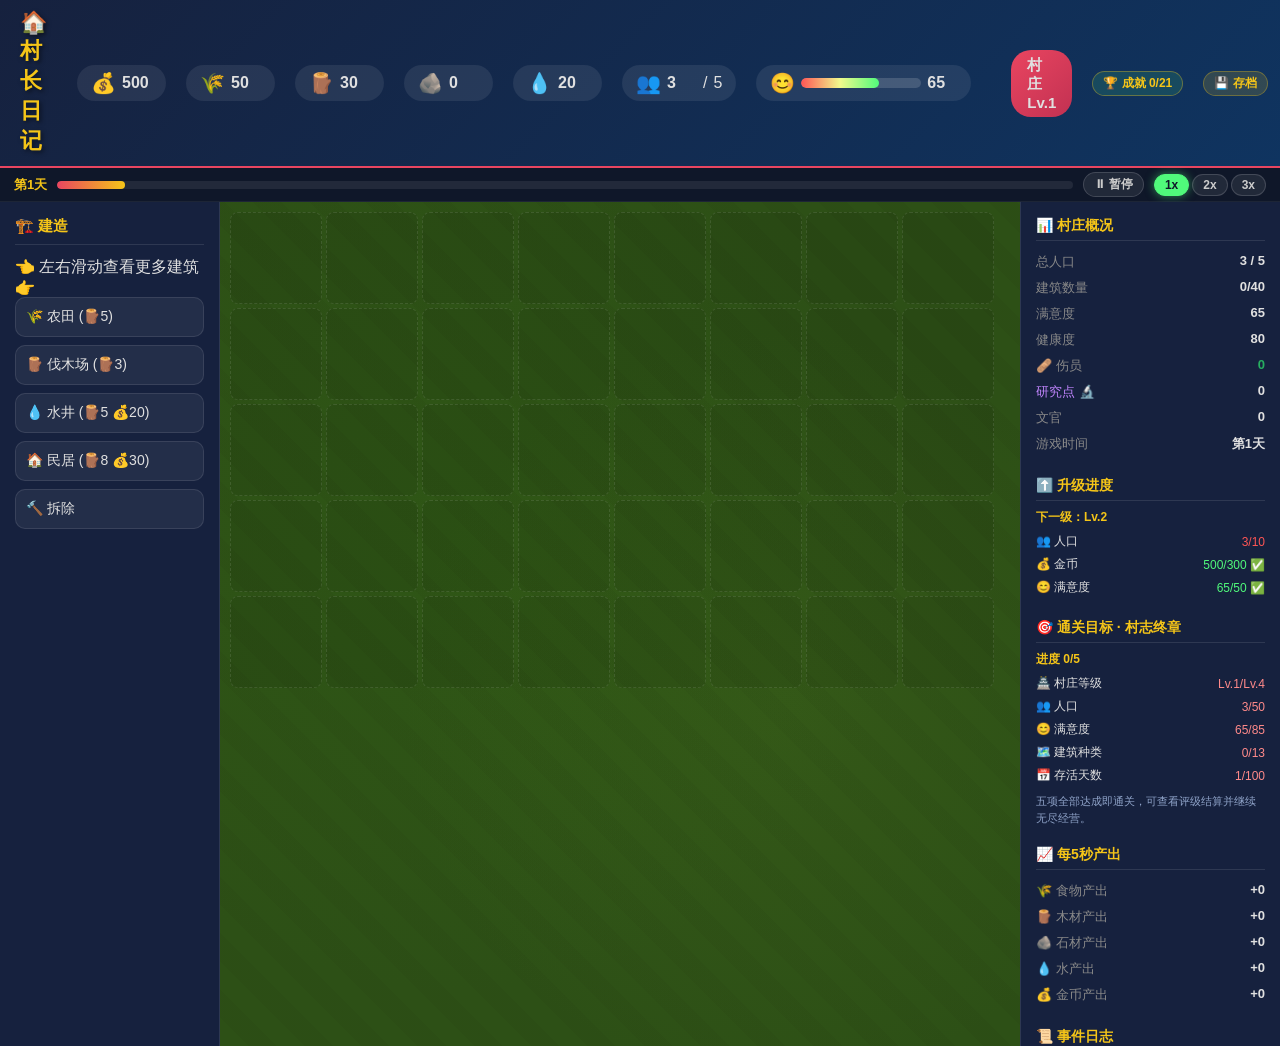
==== index.html @ 2b9f3eab "remove: 删除磨坊建筑（凭空翻倍逻辑不合理，当前意义不大）+ loadGame 旧存档兼容过滤 & 升级 ?v=16" ====
<!DOCTYPE html>
<html lang="zh-CN">
<head>
<meta charset="UTF-8">
<meta name="viewport" content="width=device-width, initial-scale=1.0, maximum-scale=1.0, user-scalable=no">
<title>村长日记</title>
<style>
/* 村长日记 — Styles */
* { margin: 0; padding: 0; box-sizing: border-box; }
  
  body {
    font-family: "Microsoft YaHei", "PingFang SC", sans-serif;
    background: #1a1a2e;
    color: #e0e0e0;
    user-select: none;
    overflow: hidden;
  }

  /* ===== 顶部资源栏 ===== */
  .topbar {
    display: flex;
    align-items: center;
    gap: 20px;
    padding: 10px 20px;
    background: linear-gradient(135deg, #16213e, #0f3460);
    border-bottom: 2px solid #e94560;
    box-shadow: 0 4px 15px rgba(0,0,0,0.3);
    z-index: 100;
  }
  .game-title {
    font-size: 22px;
    font-weight: bold;
    color: #f5c518;
    text-shadow: 2px 2px 4px rgba(0,0,0,0.5);
    margin-right: 10px;
  }
  .resource {
    display: flex;
    align-items: center;
    gap: 6px;
    background: rgba(255,255,255,0.08);
    padding: 6px 14px;
    border-radius: 20px;
    font-size: 16px;
    transition: all 0.3s;
  }
  .resource .icon { font-size: 20px; }
  .resource .val { font-weight: bold; min-width: 30px; }
  .resource.flash { background: rgba(80,250,123,0.25); transform: scale(1.05); }
  .resource .delta { font-size: 12px; color: #50fa7b; }
  .resource .delta.neg { color: #ff5555; }
  .spacer { flex: 1; }
  .village-level {
    background: linear-gradient(135deg, #e94560, #c23152);
    padding: 6px 16px;
    border-radius: 20px;
    font-weight: bold;
    font-size: 15px;
  }
  .satisfaction-bar {
    width: 120px;
    height: 10px;
    background: rgba(255,255,255,0.15);
    border-radius: 5px;
    overflow: hidden;
  }
  .satisfaction-fill {
    height: 100%;
    background: linear-gradient(90deg, #ff5555, #f1fa8c, #50fa7b);
    transition: width 0.5s;
    border-radius: 5px;
  }

  /* ===== 时间进度条 ===== */
  .time-bar {
    display: flex;
    align-items: center;
    gap: 10px;
    padding: 4px 14px;
    background: #0f1729;
    border-bottom: 1px solid rgba(255,255,255,0.06);
    z-index: 99;
  }
  .time-bar .day-label {
    font-size: 13px;
    color: #f5c518;
    font-weight: bold;
    white-space: nowrap;
  }
  .time-bar .progress-track {
    flex: 1;
    height: 8px;
    background: rgba(255,255,255,0.08);
    border-radius: 4px;
    overflow: hidden;
  }
  .time-bar .progress-fill {
    height: 100%;
    background: linear-gradient(90deg, #e94560, #f5c518);
    border-radius: 4px;
    transition: width 0.3s linear;
  }
  .time-bar .ctrl-btn {
    background: rgba(255,255,255,0.08);
    border: 1px solid rgba(255,255,255,0.15);
    color: #ccc;
    padding: 3px 10px;
    border-radius: 14px;
    font-size: 12px;
    cursor: pointer;
    font-weight: bold;
    font-family: inherit;
    transition: all 0.2s;
    white-space: nowrap;
  }
  .time-bar .ctrl-btn:hover { background: rgba(255,255,255,0.18); }
  .time-bar .ctrl-btn.active {
    background: #50fa7b;
    color: #0f1729;
    border-color: #50fa7b;
    box-shadow: 0 0 10px rgba(80,250,123,0.5);
  }
  .time-bar .pause-btn.active {
    background: #e94560;
    color: #fff;
    border-color: #e94560;
    box-shadow: 0 0 10px rgba(233,69,96,0.5);
  }
  .time-bar .speed-group {
    display: flex;
    gap: 3px;
  }

  /* ===== 主区域 ===== */
  .main-area {
    display: flex;
    height: calc(100vh - 56px);
  }

  /* ===== 左侧建筑面板 ===== */
  .build-panel {
    width: 220px;
    background: #16213e;
    padding: 15px;
    overflow-y: auto;
    border-right: 1px solid rgba(255,255,255,0.1);
  }
  .panel-title {
    font-size: 15px;
    color: #f5c518;
    margin-bottom: 12px;
    font-weight: bold;
    border-bottom: 1px solid rgba(255,255,255,0.1);
    padding-bottom: 8px;
  }
  .build-btn {
    display: flex;
    align-items: center;
    gap: 10px;
    width: 100%;
    padding: 10px;
    margin-bottom: 8px;
    background: rgba(255,255,255,0.06);
    border: 1px solid rgba(255,255,255,0.1);
    border-radius: 10px;
    color: #e0e0e0;
    cursor: pointer;
    transition: all 0.2s;
    font-size: 14px;
    text-align: left;
  }
  .build-btn:hover {
    background: rgba(233,69,96,0.2);
    border-color: #e94560;
    transform: translateX(3px);
  }
  .build-btn.selected {
    background: rgba(233,69,96,0.3);
    border-color: #e94560;
    box-shadow: 0 0 12px rgba(233,69,96,0.4);
  }
  .build-btn.disabled {
    opacity: 0.4;
    cursor: not-allowed;
  }
  .build-btn.disabled:hover {
    background: rgba(255,255,255,0.06);
    border-color: rgba(255,255,255,0.1);
    transform: none;
  }
  .build-btn .b-icon { font-size: 28px; }
  .build-btn .b-info { flex: 1; }
  .build-btn .b-name { font-weight: bold; }
  .build-btn .b-cost { font-size: 12px; color: #888; margin-top: 2px; }
  .build-btn .b-cost .ok { color: #50fa7b; }
  .build-btn .b-cost .no { color: #ff5555; }
  .build-btn.demolish-btn {
    background: rgba(255, 85, 85, 0.08);
    border: 2px solid rgba(255, 85, 85, 0.4);
    color: #ff8888;
  }
  .build-btn.demolish-btn:hover { background: rgba(255, 85, 85, 0.18); }
  .build-btn.demolish-btn.selected {
    background: #ff5555;
    border-color: #ff5555;
    color: #fff;
    box-shadow: 0 0 12px rgba(255, 85, 85, 0.6);
  }

  /* ===== 地图区域 ===== */
  .map-area {
    flex: 1;
    position: relative;
    background: #2d5016;
    background-image: 
      repeating-linear-gradient(45deg, transparent, transparent 20px, rgba(0,0,0,0.03) 20px, rgba(0,0,0,0.03) 40px),
      radial-gradient(circle at 30% 40%, rgba(50,100,20,0.3), transparent 60%),
      radial-gradient(circle at 70% 60%, rgba(80,120,30,0.2), transparent 50%);
    overflow: auto;
  }
  .map-area::-webkit-scrollbar { width: 10px; }
  .map-area::-webkit-scrollbar-track { background: rgba(0,0,0,0.15); }
  .map-area::-webkit-scrollbar-thumb { background: rgba(255,255,255,0.25); border-radius: 5px; }
  .map-area::-webkit-scrollbar-thumb:hover { background: rgba(255,255,255,0.4); }
  .grid-container {
    display: grid;
    grid-template-columns: repeat(8, 92px);
    grid-template-rows: repeat(5, 92px);
    gap: 4px;
    padding: 10px;
    min-height: 100%;
    box-sizing: border-box;
  }
  .grid-cell {
    background: rgba(0,0,0,0.08);
    border: 1px dashed rgba(255,255,255,0.1);
    border-radius: 8px;
    display: flex;
    align-items: center;
    justify-content: center;
    cursor: pointer;
    transition: all 0.15s;
    position: relative;
    font-size: 32px;
  }
  .grid-cell:hover {
    background: rgba(255,255,255,0.1);
    border-color: rgba(255,255,255,0.3);
  }
  .grid-cell.build-target {
    background: rgba(233,69,96,0.15);
    border: 2px solid #e94560;
    animation: pulse 1s infinite;
  }
  @keyframes pulse {
    0%,100% { box-shadow: 0 0 5px rgba(233,69,96,0.3); }
    50% { box-shadow: 0 0 20px rgba(233,69,96,0.6); }
  }
  .grid-cell.has-building {
    cursor: default;
    background: rgba(0,0,0,0.15);
    border: 1px solid rgba(255,255,255,0.15);
  }
  .grid-cell.demolish-target {
    border: 2px solid #ff5555 !important;
    box-shadow: 0 0 8px rgba(255, 85, 85, 0.5) inset;
    animation: demolish-pulse 1s infinite;
  }
  @keyframes demolish-pulse {
    0%, 100% { background: rgba(255, 85, 85, 0.1); }
    50% { background: rgba(255, 85, 85, 0.25); }
  }
  .grid-cell.demolish-flash {
    animation: flash-remove 0.5s ease-out;
  }
  @keyframes flash-remove {
    0% { background: rgba(255, 85, 85, 0.6); transform: scale(1); }
    100% { background: transparent; transform: scale(0.8); }
  }
  .grid-cell .building-emoji { font-size: 36px; filter: drop-shadow(2px 2px 3px rgba(0,0,0,0.4)); }
  .grid-cell .worker-badge {
    position: absolute;
    bottom: 2px;
    right: 2px;
    background: #e94560;
    color: white;
    font-size: 11px;
    padding: 1px 5px;
    border-radius: 8px;
    font-weight: bold;
  }
  .grid-cell .level-badge {
    position: absolute;
    top: 2px;
    left: 2px;
    background: rgba(0,0,0,0.5);
    color: #f5c518;
    font-size: 10px;
    padding: 1px 4px;
    border-radius: 4px;
  }

  /* ===== 右侧信息面板 ===== */
  .info-panel {
    width: 260px;
    background: #16213e;
    padding: 15px;
    overflow-y: auto;
    border-left: 1px solid rgba(255,255,255,0.1);
  }
  .info-section {
    margin-bottom: 20px;
  }
  .info-section h3 {
    font-size: 14px;
    color: #f5c518;
    margin-bottom: 8px;
    border-bottom: 1px solid rgba(255,255,255,0.1);
    padding-bottom: 5px;
  }
  .info-row {
    display: flex;
    justify-content: space-between;
    padding: 4px 0;
    font-size: 13px;
  }
  .info-row .label { color: #888; }
  .info-row .value { font-weight: bold; }
  .upgrade-row {
    display: flex;
    justify-content: space-between;
    align-items: center;
    padding: 3px 0;
    font-size: 12px;
  }
  .upgrade-row .req-met { color: #50fa7b; }
  .upgrade-row .req-not { color: #ff5555; }
  .upgrade-next {
    font-size: 12px;
    color: #f5c518;
    margin-bottom: 4px;
    font-weight: bold;
  }
  .upgrade-maxed {
    font-size: 13px;
    color: #50fa7b;
    text-align: center;
    padding: 8px 0;
  }
  .log-entry {
    font-size: 12px;
    padding: 6px 8px;
    margin-bottom: 4px;
    border-radius: 6px;
    background: rgba(255,255,255,0.05);
    border-left: 3px solid #555;
    line-height: 1.4;
  }
  .log-entry.good { border-left-color: #50fa7b; }
  .log-entry.bad { border-left-color: #ff5555; }
  .log-entry.event { border-left-color: #f5c518; }
  .log-entry .time { color: #666; font-size: 10px; }

  /* ===== 弹窗 ===== */
  .modal-overlay {
    position: fixed;
    top: 0; left: 0; right: 0; bottom: 0;
    background: rgba(0,0,0,0.6);
    display: none;
    align-items: center;
    justify-content: center;
    z-index: 1000;
    backdrop-filter: blur(4px);
  }
  .modal-overlay.show { display: flex; }
  .modal {
    background: linear-gradient(135deg, #1a1a2e, #16213e);
    border: 2px solid #e94560;
    border-radius: 16px;
    padding: 30px;
    max-width: 420px;
    text-align: center;
    box-shadow: 0 20px 60px rgba(0,0,0,0.5);
    animation: modalIn 0.3s ease;
  }
  @keyframes modalIn { from { transform: scale(0.8); opacity: 0; } to { transform: scale(1); opacity: 1; } }
  .modal h2 { color: #f5c518; margin-bottom: 12px; font-size: 20px; }
  .modal p { margin-bottom: 20px; line-height: 1.6; font-size: 15px; }
  .modal-btns { display: flex; gap: 12px; justify-content: center; }
  .modal-btn {
    padding: 10px 28px;
    border: none;
    border-radius: 25px;
    font-size: 15px;
    cursor: pointer;
    font-weight: bold;
    transition: all 0.2s;
    font-family: inherit;
  }
  .modal-btn.yes { background: #e94560; color: white; }
  .modal-btn.yes:hover { background: #ff5577; transform: scale(1.05); }
  .modal-btn.no { background: rgba(255,255,255,0.1); color: #ccc; }
  .modal-btn.no:hover { background: rgba(255,255,255,0.2); }

  /* ===== 存档弹窗 ===== */
  .save-modal {
    background: linear-gradient(135deg, #1a1a2e, #16213e);
    border: 2px solid #e94560;
    border-radius: 16px;
    padding: 24px;
    max-width: 460px;
    width: 90%;
    box-shadow: 0 20px 60px rgba(0,0,0,0.5);
    animation: modalIn 0.3s ease;
  }
  .save-modal h2 { color: #f5c518; margin-bottom: 16px; font-size: 20px; text-align: center; }
  .save-slot {
    display: flex;
    align-items: center;
    justify-content: space-between;
    background: rgba(255,255,255,0.05);
    border: 1px solid rgba(255,255,255,0.1);
    border-radius: 12px;
    padding: 12px 16px;
    margin-bottom: 10px;
    cursor: pointer;
    transition: all 0.2s;
  }
  .save-slot:hover { background: rgba(233,69,96,0.15); border-color: rgba(233,69,96,0.4); }
  .save-slot.empty { opacity: 0.6; }
  .save-slot-info { flex: 1; text-align: left; }
  .save-slot-name { font-size: 14px; font-weight: bold; color: #f5c518; }
  .save-slot-detail { font-size: 12px; color: #888; margin-top: 2px; }
  .save-slot.empty .save-slot-detail { color: #555; }
  .save-slot-action { font-size: 20px; margin-left: 12px; }
  .save-close-btn {
    display: block;
    width: 100%;
    padding: 10px;
    margin-top: 8px;
    background: rgba(255,255,255,0.08);
    border: 1px solid rgba(255,255,255,0.15);
    color: #ccc;
    border-radius: 25px;
    font-size: 14px;
    cursor: pointer;
    font-family: inherit;
    transition: all 0.2s;
  }
  .save-close-btn:hover { background: rgba(255,255,255,0.18); }

  /* ===== 浮动提示 ===== */
  .float-text {
    position: absolute;
    font-size: 18px;
    font-weight: bold;
    pointer-events: none;
    animation: floatUp 1.5s ease-out forwards;
    z-index: 50;
    text-shadow: 2px 2px 4px rgba(0,0,0,0.5);
  }
  @keyframes floatUp {
    0% { transform: translateY(0); opacity: 1; }
    100% { transform: translateY(-50px); opacity: 0; }
  }

  /* ===== 开始/升级提示 ===== */
  .levelup-toast {
    position: fixed;
    top: 50%;
    left: 50%;
    transform: translate(-50%, -50%);
    background: linear-gradient(135deg, #f5c518, #e94560);
    color: white;
    padding: 20px 50px;
    border-radius: 16px;
    font-size: 24px;
    font-weight: bold;
    z-index: 999;
    display: none;
    box-shadow: 0 10px 40px rgba(245,197,24,0.5);
    text-align: center;
  }
  .levelup-toast.show { display: block; animation: levelupAnim 2.5s ease; }
  @keyframes levelupAnim {
    0% { transform: translate(-50%,-50%) scale(0); opacity: 0; }
    20% { transform: translate(-50%,-50%) scale(1.1); opacity: 1; }
    80% { transform: translate(-50%,-50%) scale(1); opacity: 1; }
    100% { transform: translate(-50%,-50%) scale(0.9); opacity: 0; }
  }

  /* ===== 成就系统 ===== */
  .achv-toast-wrap {
    position: fixed;
    top: 60px;
    right: 16px;
    z-index: 300;
    display: flex;
    flex-direction: column;
    gap: 8px;
    pointer-events: none;
  }
  .achv-toast {
    background: linear-gradient(135deg, rgba(245,197,24,0.95), rgba(233,69,96,0.95));
    color: #fff;
    padding: 10px 16px;
    border-radius: 10px;
    box-shadow: 0 6px 20px rgba(0,0,0,0.45);
    font-size: 13px;
    min-width: 200px;
    animation: achvIn 0.4s ease, achvOut 0.5s ease 3.2s forwards;
  }
  .achv-toast .t1 { font-size: 11px; opacity: 0.85; letter-spacing: 1px; }
  .achv-toast .t2 { font-size: 15px; font-weight: bold; margin: 2px 0; }
  .achv-toast .t3 { font-size: 11px; opacity: 0.9; }
  @keyframes achvIn { from { transform: translateX(120%); opacity: 0; } to { transform: translateX(0); opacity: 1; } }
  @keyframes achvOut { to { transform: translateX(120%); opacity: 0; } }

  .achv-modal {
    background: linear-gradient(145deg, #1a1a2e, #16213e);
    border: 2px solid #f5c518;
    border-radius: 16px;
    padding: 20px;
    max-width: 620px;
    width: 92%;
    max-height: 82vh;
    overflow-y: auto;
    box-shadow: 0 10px 40px rgba(0,0,0,0.6);
    animation: modalIn 0.3s ease;
  }
  .achv-modal h2 { color: #f5c518; margin-bottom: 6px; font-size: 20px; text-align: center; }
  .achv-progress-bar {
    height: 8px;
    background: rgba(255,255,255,0.08);
    border-radius: 4px;
    overflow: hidden;
    margin: 10px 0 16px;
  }
  .achv-progress-fill {
    height: 100%;
    background: linear-gradient(90deg, #f5c518, #50fa7b);
    transition: width 0.4s ease;
  }
  .achv-group-title {
    font-size: 12px;
    color: #8fa3c8;
    margin: 14px 0 6px;
    border-bottom: 1px dashed rgba(255,255,255,0.12);
    padding-bottom: 4px;
  }
  .achv-grid { display: grid; grid-template-columns: repeat(auto-fill, minmax(178px, 1fr)); gap: 8px; }
  .achv-card {
    display: flex;
    gap: 8px;
    align-items: flex-start;
    padding: 8px 10px;
    border-radius: 8px;
    background: rgba(255,255,255,0.04);
    border: 1px solid rgba(255,255,255,0.08);
  }
  .achv-card.done {
    background: rgba(245,197,24,0.12);
    border-color: rgba(245,197,24,0.45);
  }
  .achv-card .ic { font-size: 22px; line-height: 1; filter: grayscale(1) opacity(0.45); }
  .achv-card.done .ic { filter: none; }
  .achv-card .nm { font-size: 13px; font-weight: bold; color: #777f92; }
  .achv-card.done .nm { color: #f5c518; }
  .achv-card .ds { font-size: 11px; color: #6c7488; line-height: 1.4; margin-top: 2px; }
  .achv-card.done .ds { color: #b9c4d8; }
  .achv-card .rw { font-size: 10px; color: #50fa7b; margin-top: 3px; }
  .tech-btn {
    margin-top: 6px;
    width: 100%;
    padding: 6px 10px;
    border: none;
    border-radius: 8px;
    background: #a855f7;
    color: #fff;
    font-size: 12px;
    font-weight: bold;
    cursor: pointer;
    font-family: inherit;
    transition: all 0.2s;
  }
  .tech-btn:hover:not(:disabled) { background: #c084fc; }
  .tech-btn.done { background: rgba(80,250,123,0.25); color: #50fa7b; cursor: default; }
  .tech-btn.disabled { background: rgba(255,255,255,0.08); color: #777; cursor: not-allowed; }

  /* 通关目标清单 */
  .goal-row {
    display: flex;
    justify-content: space-between;
    align-items: center;
    padding: 3px 0;
    font-size: 12px;
  }
  .goal-row .g-done { color: #50fa7b; }
  .goal-row .g-todo { color: #ff8a8a; }
  .goal-hint { font-size: 11px; color: #8fa3c8; margin-top: 6px; line-height: 1.5; }

  /* 通关结算 */
  .win-modal {
    background: linear-gradient(145deg, #23213e, #3a2a1a);
    border: 2px solid #f5c518;
    border-radius: 18px;
    padding: 24px;
    max-width: 480px;
    width: 92%;
    max-height: 85vh;
    overflow-y: auto;
    text-align: center;
    box-shadow: 0 0 60px rgba(245,197,24,0.35);
    animation: modalIn 0.4s ease;
  }
  .win-rank {
    font-size: 64px;
    font-weight: bold;
    line-height: 1;
    margin: 8px 0;
    background: linear-gradient(135deg, #f5c518, #ff8a3d);
    -webkit-background-clip: text;
    background-clip: text;
    color: transparent;
  }
  .win-stat-row {
    display: flex;
    justify-content: space-between;
    font-size: 13px;
    padding: 5px 2px;
    border-bottom: 1px dashed rgba(255,255,255,0.1);
  }
  .win-stat-row .v { color: #f5c518; font-weight: bold; }

  /* 滚动条 */
  ::-webkit-scrollbar { width: 6px; }
  ::-webkit-scrollbar-track { background: rgba(0,0,0,0.2); }
  ::-webkit-scrollbar-thumb { background: rgba(255,255,255,0.15); border-radius: 3px; }
  ::-webkit-scrollbar-thumb:hover { background: rgba(255,255,255,0.25); }

  /* ============================================ */
  /* ============= 移动端适配 =================== */
  /* ============================================ */
  @media (max-width: 768px) {
    body { overflow: auto; }

    /* 时间进度条移动端 */
    .time-bar { padding: 3px 8px; gap: 6px; }
    .time-bar .day-label { font-size: 11px; }
    .time-bar .progress-track { height: 6px; }
    .time-bar .ff-btn, .time-bar .ctrl-btn { padding: 2px 8px; font-size: 10px; }
    .save-modal { padding: 16px; max-width: 95%; }
    .save-modal h2 { font-size: 16px; }
    .save-slot { padding: 10px 12px; }
    .save-slot-name { font-size: 13px; }
    .save-slot-detail { font-size: 11px; }

    /* 顶部资源栏改成两行 */
    .topbar {
      flex-wrap: wrap;
      gap: 6px;
      padding: 8px 10px;
    }
    .game-title {
      font-size: 16px;
      margin-right: 4px;
      width: 100%;
      margin-bottom: 4px;
    }
    .resource {
      padding: 4px 8px;
      font-size: 12px;
      border-radius: 14px;
    }
    .resource .icon { font-size: 14px; }
    .village-level {
      padding: 4px 10px;
      font-size: 12px;
    }
    .satisfaction-bar { width: 50px; height: 8px; }

    /* 主区域改为垂直布局 */
    .main-area {
      flex-direction: column;
      height: auto;
      min-height: calc(100vh - 100px);
    }

    /* 建筑面板变为顶部横滑（带渐变提示） */
    .build-panel {
      width: 100% !important;
      max-height: 220px !important;
      min-height: 90px;
      overflow-x: auto !important;
      overflow-y: visible !important;
      padding: 8px !important;
      border-right: none !important;
      border-bottom: 1px solid rgba(255,255,255,0.1);
      position: relative;
      display: block !important;
    }
    .panel-title {
      display: none !important;
    }
    .build-panel-hint {
      display: block;
      width: 100%;
      text-align: center;
      font-size: 10px;
      color: #f5c518;
      padding: 2px 0 4px 0;
      letter-spacing: 1px;
      background: rgba(245,197,24,0.08);
      border-radius: 6px;
      margin-bottom: 2px;
    }
    #build-buttons {
      display: flex;
      gap: 6px;
      flex-wrap: nowrap;
      padding-bottom: 4px;
    }
    .build-btn {
      min-width: 80px !important;
      width: auto !important;
      flex-shrink: 0 !important;
      padding: 8px 10px !important;
      margin-bottom: 0 !important;
      white-space: nowrap !important;
      display: flex !important;
      visibility: visible !important;
      opacity: 1 !important;
      height: auto !important;
    }
    .build-btn .b-icon { font-size: 22px !important; }
    .build-btn .b-name { font-size: 12px !important; display: block !important; }
    .build-btn .b-cost { font-size: 10px !important; display: block !important; }

    /* 地图区域占满剩余空间 */
    .map-area {
      min-height: 280px;
      flex: 1;
    }
    .grid-cell { font-size: 22px; }
    .grid-cell .building-emoji { font-size: 24px; }

    /* 信息面板变为底部可折叠 */
    .info-panel {
      width: 100%;
      max-height: 280px;
      padding: 10px;
      border-left: none;
      border-top: 1px solid rgba(255,255,255,0.1);
      overflow-y: auto;
    }
    .info-section {
      width: 100% !important;
      display: block !important;
      margin-bottom: 8px;
    }
    .info-section h3 {
      font-size: 12px;
      margin-bottom: 4px;
      padding-bottom: 3px;
    }
    .info-row {
      font-size: 11px;
      padding: 2px 0;
    }
    .log-entry {
      font-size: 10px;
      padding: 4px 6px;
    }

    /* 弹窗在小屏幕上缩小 */
    .modal {
      max-width: 90%;
      padding: 20px;
      margin: 0 16px;
    }
    .modal h2 { font-size: 16px; }
    .modal p { font-size: 13px; }
    .modal-btn {
      padding: 8px 20px;
      font-size: 13px;
    }
  }

  /* 横屏手机小优化 */
  @media (max-height: 500px) and (orientation: landscape) {
    .main-area { height: calc(100vh - 80px); }
    .map-area { min-height: 200px; }
    .build-panel { max-height: 150px; }
    .info-panel { max-height: 120px; }
  }

</style>
</head>
<body>

<!-- 顶部资源栏 -->
<div class="topbar">
  <div class="game-title">🏠 村长日记</div>
  <div class="resource" id="res-gold"><span class="icon">💰</span><span class="val" id="val-gold">500</span></div>
  <div class="resource" id="res-food"><span class="icon">🌾</span><span class="val" id="val-food">50</span></div>
  <div class="resource" id="res-wood"><span class="icon">🪵</span><span class="val" id="val-wood">30</span></div>
  <div class="resource" id="res-stone"><span class="icon">🪨</span><span class="val" id="val-stone">0</span></div>
  <div class="resource" id="res-water"><span class="icon">💧</span><span class="val" id="val-water">20</span></div>
  <div class="resource"><span class="icon">👥</span><span class="val" id="val-pop">3</span>/<span id="val-popmax">5</span></div>
  <div class="resource">
    <span class="icon">😊</span>
    <div class="satisfaction-bar"><div class="satisfaction-fill" id="sat-fill" style="width:65%"></div></div>
    <span class="val" id="val-sat">65</span>
  </div>
  <div class="spacer"></div>
  <div class="village-level" id="village-level">村庄 Lv.1</div>
  <button class="ctrl-btn" id="achv-btn" style="background:rgba(80,250,123,0.12);border:1px solid rgba(245,197,24,0.35);color:#f5c518;padding:3px 10px;border-radius:14px;font-size:12px;cursor:pointer;font-weight:bold;font-family:inherit;white-space:nowrap;" onclick="showAchievementModal()">🏆 成就 0/0</button>
  <button class="ctrl-btn" style="background:rgba(245,197,24,0.15);border:1px solid rgba(245,197,24,0.3);color:#f5c518;padding:3px 10px;border-radius:14px;font-size:12px;cursor:pointer;font-weight:bold;font-family:inherit;white-space:nowrap;" onclick="showSaveModal('save')">💾 存档</button>
  <button class="ctrl-btn" style="background:rgba(80,250,123,0.15);border:1px solid rgba(80,250,123,0.3);color:#50fa7b;padding:3px 10px;border-radius:14px;font-size:12px;cursor:pointer;font-weight:bold;font-family:inherit;white-space:nowrap;" onclick="showSaveModal('load')">📂 读档</button>
  <button class="ctrl-btn" style="background:rgba(255,85,85,0.15);border:1px solid rgba(255,85,85,0.3);color:#ff5555;padding:3px 10px;border-radius:14px;font-size:12px;cursor:pointer;font-weight:bold;font-family:inherit;white-space:nowrap;" onclick="confirmReset()">🔄 重新开始</button>
  <button class="ctrl-btn" id="copy-link-btn" style="background:rgba(74,163,255,0.15);border:1px solid rgba(74,163,255,0.45);color:#4aa3ff;padding:3px 10px;border-radius:14px;font-size:12px;cursor:pointer;font-weight:bold;font-family:inherit;white-space:nowrap;" onclick="copyShareLink()">🔗 复制链接</button>
  <button class="ctrl-btn" id="tech-btn" style="background:rgba(168,85,247,0.15);border:1px solid rgba(168,85,247,0.45);color:#c084fc;padding:3px 10px;border-radius:14px;font-size:12px;cursor:pointer;font-weight:bold;font-family:inherit;white-space:nowrap;" onclick="openTechTree()">🔬 科技</button>
</div>

<!-- 时间进度条 -->
<div class="time-bar">
  <span class="day-label" id="time-day">第1天</span>
  <div class="progress-track"><div class="progress-fill" id="time-progress" style="width:0%"></div></div>
  <button class="ctrl-btn pause-btn" id="pause-btn" onclick="togglePause()">⏸ 暂停</button>
  <div class="speed-group">
    <button class="ctrl-btn speed-btn active" onclick="setSpeed(1)">1x</button>
    <button class="ctrl-btn speed-btn" onclick="setSpeed(2)">2x</button>
    <button class="ctrl-btn speed-btn" onclick="setSpeed(3)">3x</button>
  </div>
</div>

<!-- 主区域 -->
<div class="main-area">
  <!-- 左侧建筑面板 -->
  <div class="build-panel" id="build-panel">
    <div class="panel-title">🏗️ 建造</div>
    <div class="build-panel-hint">👈 左右滑动查看更多建筑 👉</div>
    <div id="build-buttons"></div>
  </div>

  <!-- 中间地图 -->
  <div class="map-area">
    <div class="grid-container" id="grid"></div>
  </div>

  <!-- 右侧信息面板 -->
  <div class="info-panel">
    <div class="info-section">
      <h3>📊 村庄概况</h3>
      <div class="info-row"><span class="label">总人口</span><span class="value" id="info-pop">3 / 5</span></div>
      <div class="info-row"><span class="label">建筑数量</span><span class="value" id="info-buildings">0/40</span></div>
      <div class="info-row"><span class="label">满意度</span><span class="value" id="info-sat">65</span></div>
      <div class="info-row"><span class="label">健康度</span><span class="value" id="info-health">80</span></div>
      <div class="info-row"><span class="label">🩹 伤员</span><span class="value" id="info-injured" style="color:#27ae60">0</span></div>
      <div class="info-row"><span class="label" style="cursor:pointer;color:#c084fc;" onclick="openTechTree()">研究点 🔬</span><span class="value" id="info-research">0</span></div>
      <div class="info-row"><span class="label">文官</span><span class="value" id="info-officials">0</span></div>
      <div class="info-row"><span class="label">游戏时间</span><span class="value" id="info-time">第1天</span></div>
    </div>
    <div class="info-section">
      <h3>⬆️ 升级进度</h3>
      <div id="upgrade-info"></div>
    </div>
    <div class="info-section">
      <h3>🎯 通关目标 · 村志终章</h3>
      <div id="goal-info"></div>
    </div>
    <div class="info-section">
      <h3>📈 每5秒产出</h3>
      <div class="info-row"><span class="label">🌾 食物产出</span><span class="value" id="income-food">+0</span></div>
      <div class="info-row"><span class="label">🪵 木材产出</span><span class="value" id="income-wood">+0</span></div>
      <div class="info-row"><span class="label">🪨 石材产出</span><span class="value" id="income-stone">+0</span></div>
      <div class="info-row"><span class="label">💧 水产出</span><span class="value" id="income-water">+0</span></div>
      <div class="info-row"><span class="label">💰 金币产出</span><span class="value" id="income-gold">+0</span></div>
    </div>
    <div class="info-section">
      <h3>📜 事件日志</h3>
      <div id="log-area"></div>
    </div>
  </div>
</div>

<!-- 事件弹窗 -->
<div class="modal-overlay" id="modal-overlay">
  <div class="modal">
    <h2 id="modal-title"></h2>
    <p id="modal-text"></p>
    <div class="modal-btns" id="modal-btns"></div>
  </div>
</div>

<!-- 升级提示 -->
<div class="levelup-toast" id="levelup-toast"></div>

<!-- 成就提示 -->
<div class="achv-toast-wrap" id="achv-toast-wrap"></div>

<!-- 成就弹窗 -->
<div class="modal-overlay" id="achv-overlay">
  <div class="achv-modal">
    <h2>🏆 成就殿堂</h2>
    <div style="text-align:center;font-size:12px;color:#8fa3c8;" id="achv-count-text">0 / 0</div>
    <div class="achv-progress-bar"><div class="achv-progress-fill" id="achv-progress-fill" style="width:0%"></div></div>
    <div id="achv-list"></div>
    <button class="save-close-btn" onclick="closeAchievementModal()">关闭</button>
  </div>
</div>

<!-- 通关结算弹窗 -->
<div class="modal-overlay" id="win-overlay">
  <div class="win-modal">
    <div style="font-size:13px;color:#8fa3c8;letter-spacing:3px;">村 志 · 终 章</div>
    <h2 style="color:#f5c518;font-size:22px;margin:6px 0;">🎊 你的村庄成了一方名镇</h2>
    <div class="win-rank" id="win-rank">S</div>
    <div style="font-size:13px;color:#b9c4d8;margin-bottom:14px;" id="win-comment"></div>
    <div id="win-stats" style="text-align:left;margin-bottom:16px;"></div>
    <button class="save-close-btn" onclick="closeWinModal()">继续无尽经营 →</button>
  </div>
</div>

<!-- 科技树弹窗 -->
<div class="modal-overlay" id="tech-overlay">
  <div class="achv-modal">
    <h2>🔬 科技树</h2>
    <div style="text-align:center;font-size:13px;color:#c084fc;margin-bottom:6px;" id="tech-research-text">📖 当前研究点：0</div>
    <div id="tech-list"></div>
    <button class="save-close-btn" onclick="closeTechTree()">关闭</button>
  </div>
</div>

<!-- 存档弹窗 -->
<div class="modal-overlay" id="save-overlay">
  <div class="save-modal">
    <h2 id="save-modal-title">💾 存档</h2>
    <div id="save-slots-container"></div>
    <button class="save-close-btn" onclick="closeSaveModal()">关闭</button>
  </div>
</div>
<script src="js/app.js?v=16"></script>
</body>
</html>
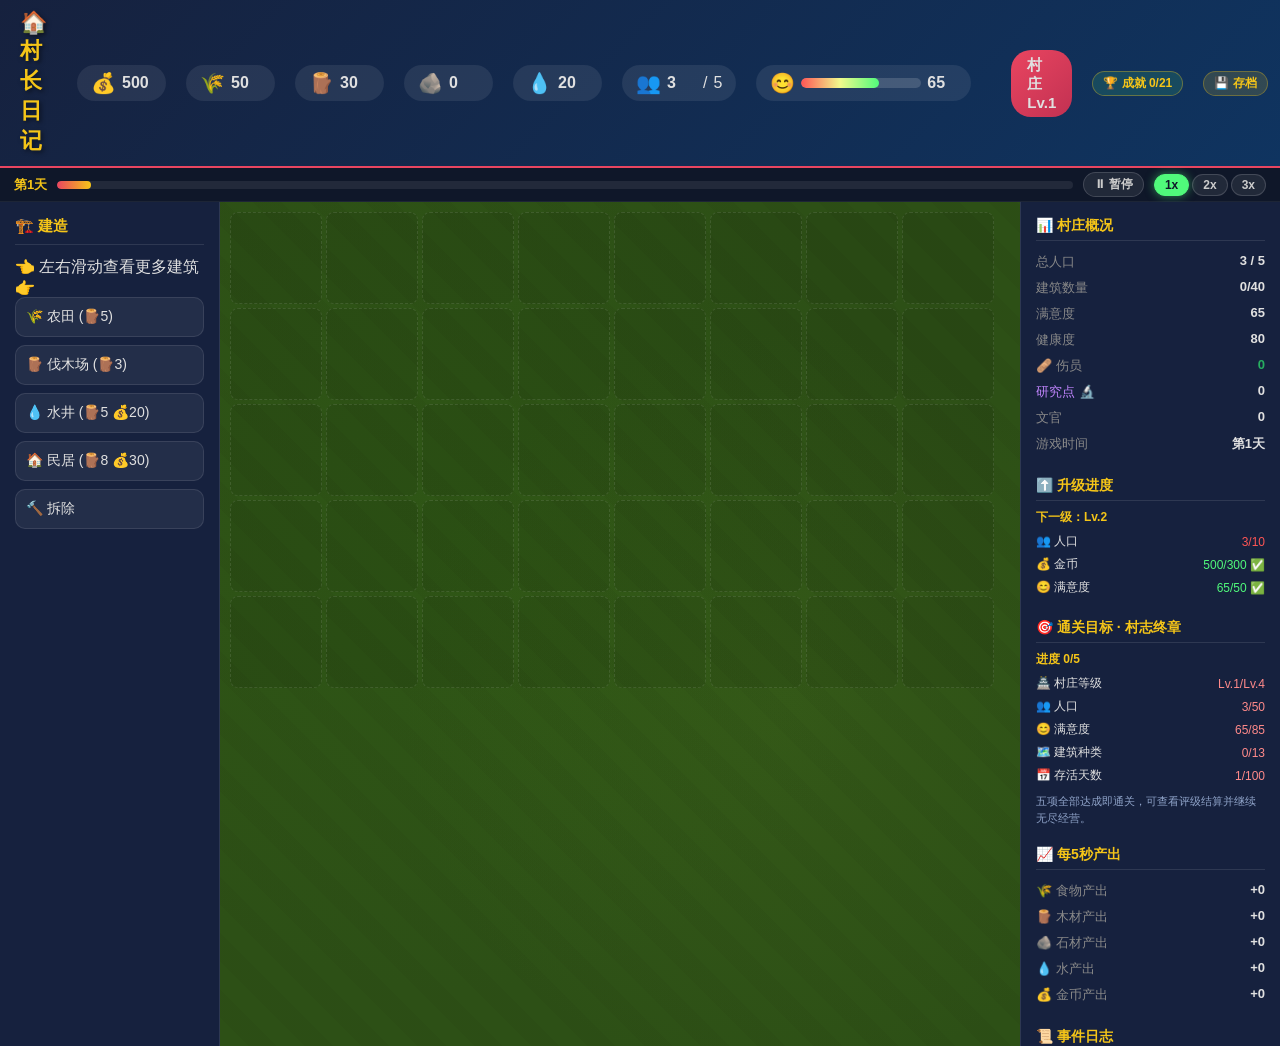
==== commit c454caa4: "balance: 满意度不再硬锁100%——satB改为每日持续供给，新增随人口/等级增长的村民怨气每日消耗 & 升级 ?v=17" ====
--- a/index.html
+++ b/index.html
@@ -940,6 +940,6 @@
     <button class="save-close-btn" onclick="closeSaveModal()">关闭</button>
   </div>
 </div>
-<script src="js/app.js?v=16"></script>
+<script src="js/app.js?v=17"></script>
 </body>
 </html>
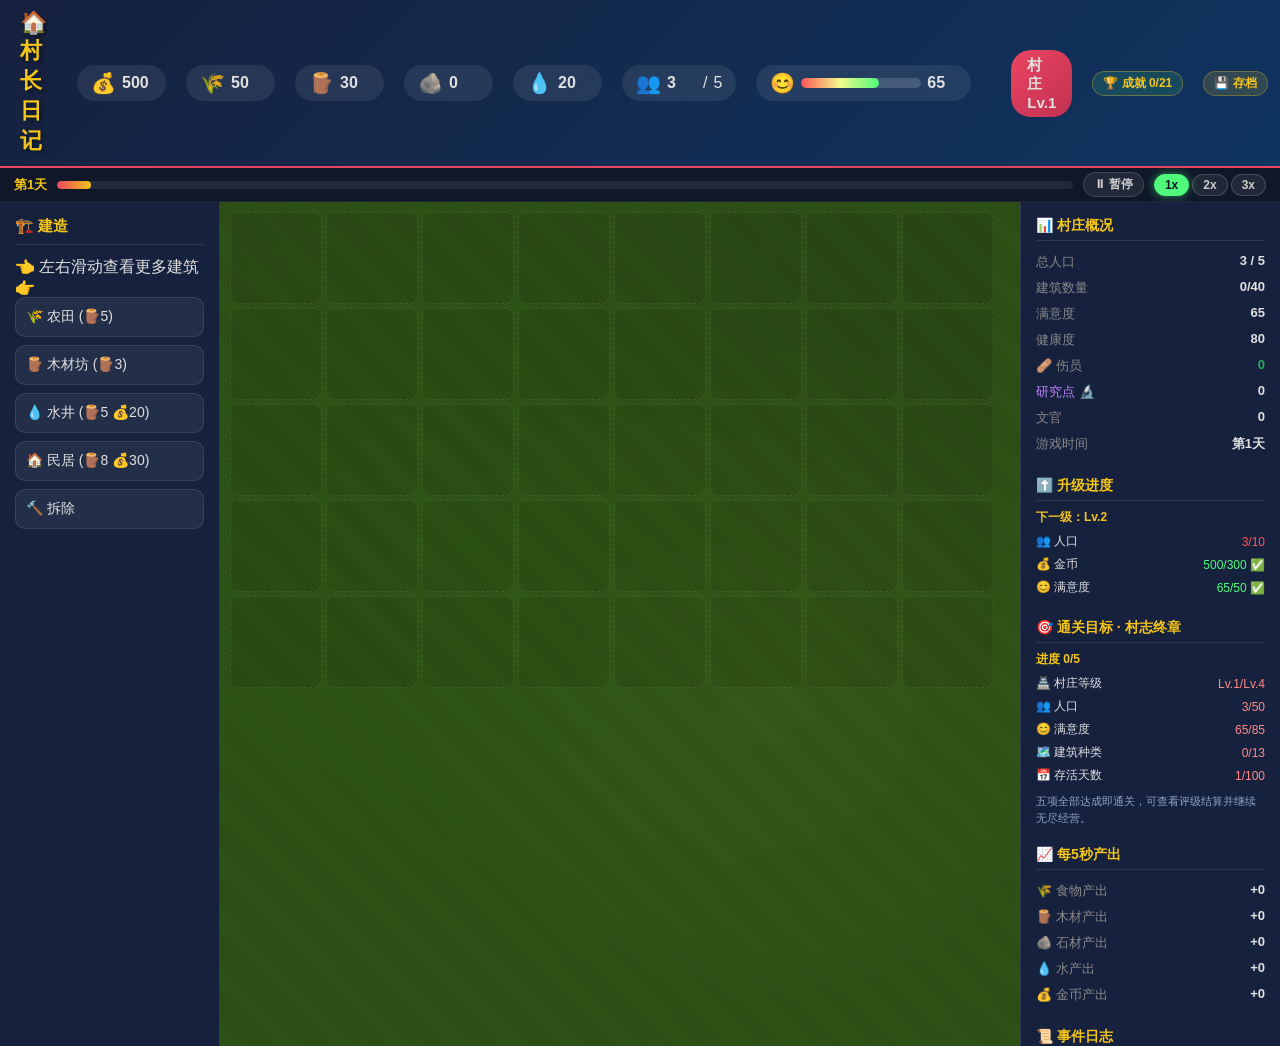
==== commit a21359f9: "v20 更新 index.html" ====
--- a/index.html
+++ b/index.html
@@ -586,6 +586,36 @@
   .tech-btn:hover:not(:disabled) { background: #c084fc; }
   .tech-btn.done { background: rgba(80,250,123,0.25); color: #50fa7b; cursor: default; }
   .tech-btn.disabled { background: rgba(255,255,255,0.08); color: #777; cursor: not-allowed; }
+
+  /* 科技树弹窗右上角关闭 X */
+  #tech-modal-box { position: relative; }
+  .modal-close-x {
+    position: absolute;
+    top: 14px;
+    right: 14px;
+    width: 34px;
+    height: 34px;
+    border: 1px solid rgba(255,255,255,0.15);
+    border-radius: 50%;
+    background: rgba(255,255,255,0.08);
+    color: #e0e0e0;
+    font-size: 22px;
+    line-height: 1;
+    cursor: pointer;
+    font-family: inherit;
+    display: flex;
+    align-items: center;
+    justify-content: center;
+    transition: all 0.2s;
+    z-index: 5;
+    padding: 0;
+  }
+  .modal-close-x:hover {
+    background: #e94560;
+    color: #fff;
+    border-color: #e94560;
+    transform: scale(1.08);
+  }
 
   /* 通关目标清单 */
   .goal-row {
@@ -924,7 +954,8 @@
 
 <!-- 科技树弹窗 -->
 <div class="modal-overlay" id="tech-overlay">
-  <div class="achv-modal">
+  <div class="achv-modal" id="tech-modal-box">
+    <button class="modal-close-x" onclick="closeTechTree()" aria-label="关闭科技树">×</button>
     <h2>🔬 科技树</h2>
     <div style="text-align:center;font-size:13px;color:#c084fc;margin-bottom:6px;" id="tech-research-text">📖 当前研究点：0</div>
     <div id="tech-list"></div>
@@ -940,6 +971,6 @@
     <button class="save-close-btn" onclick="closeSaveModal()">关闭</button>
   </div>
 </div>
-<script src="js/app.js?v=17"></script>
+<script src="js/app.js?v=20"></script>
 </body>
 </html>
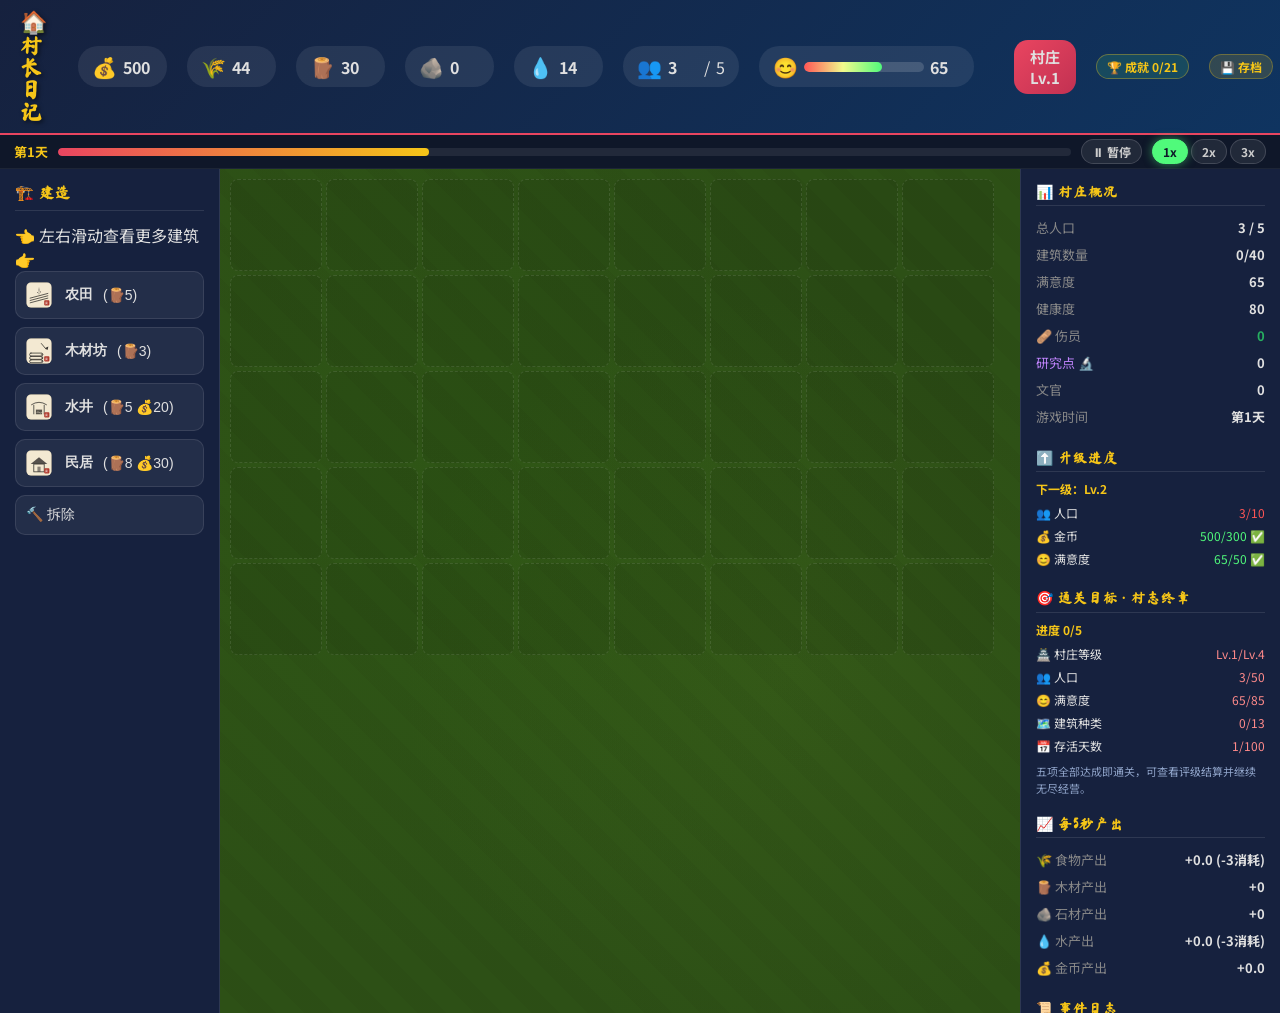
==== commit e55704df: "style: 融合设计系统工程规范（秦风令牌+毛笔字体+无障碍） · index.html" ====
--- a/index.html
+++ b/index.html
@@ -5,13 +5,71 @@
 <meta name="viewport" content="width=device-width, initial-scale=1.0, maximum-scale=1.0, user-scalable=no">
 <title>村长日记</title>
 <style>
-/* 村长日记 — Styles */
+/* 村长日记 — Styles（融合版：秦风水墨视觉 + 设计系统工程规范） */
+@import url('https://fonts.googleapis.com/css2?family=Ma+Shan+Zheng&family=Noto+Sans+SC:wght@400;500;700&family=ZCOOL+XiaoWei&display=swap');
+
+:root {
+  /* ===== 秦风调色板（设计系统 Source of Truth） ===== */
+  --c-bg: #1a1a2e;
+  --c-navy: #16213e;
+  --c-navy-2: #0f3460;
+  --c-panel: #16213e;
+  --c-gold: #f5c518;          /* 奖勋金 */
+  --c-red: #e94560;           /* 朱红 */
+  --c-red-2: #c23152;
+  --c-green: #50fa7b;         /* 达成/增益 */
+  --c-purple: #c084fc;        /* 科技 */
+  --c-text: #e0e0e0;
+  --c-muted: #8fa3c8;
+  --c-border: rgba(255,255,255,0.1);
+  /* 资源专属色（resource chip 一眼区分） */
+  --res-food: #84cc16;        /* 🌾 食物-绿 */
+  --res-wood: #c8893a;        /* 🪵 木材-暖棕 */
+  --res-stone: #94a3b8;       /* 🪨 石材-灰蓝 */
+  --res-water: #38bdf8;       /* 💧 水-蓝 */
+  --res-gold: #f5c518;        /* 💰 金币-金 */
+  --res-pop: #f0a6c0;         /* 👥 人口-粉 */
+  --res-sat: #fbbf24;         /* 😊 满意度-琥珀 */
+
+  /* ===== 间距尺度（8–64） ===== */
+  --space-1: 8px; --space-2: 16px; --space-3: 24px;
+  --space-4: 32px; --space-5: 48px; --space-6: 64px;
+  /* ===== 圆角（粘土风 reinterpret 为水墨圆润） ===== */
+  --radius-card: 18px; --radius-chip: 14px; --radius-sm: 10px;
+  /* ===== 软投影（双层纵深 → 水墨/宣纸厚度感） ===== */
+  --shadow-soft: 0 4px 0 rgba(0,0,0,.18), 0 10px 26px rgba(0,0,0,.28);
+  --shadow-card: 0 8px 28px rgba(0,0,0,.40);
+  --ring: var(--c-red);
+
+  /* ===== 字体 ===== */
+  --font-heading: 'Ma Shan Zheng', 'ZCOOL XiaoWei', "Microsoft YaHei", serif;  /* 手写日志味（中文毛笔） */
+  --font-body: 'Noto Sans SC', "Microsoft YaHei", "PingFang SC", sans-serif;
+}
+
+/* 标题统一毛笔体（实现设计系统「手写日志味」，且中文可渲染） */
+.game-title, .panel-title, .info-section h3,
+.modal h2, .save-modal h2, .achv-modal h2, .win-modal h2 {
+  font-family: var(--font-heading);
+  letter-spacing: 1px;
+}
+
+/* 无障碍：键盘聚焦环 + 尊重 prefers-reduced-motion */
+:focus-visible { outline: 2px solid var(--ring); outline-offset: 2px; }
+@media (prefers-reduced-motion: reduce) {
+  *, *::before, *::after {
+    animation-duration: .001ms !important;
+    animation-iteration-count: 1 !important;
+    transition-duration: .001ms !important;
+    scroll-behavior: auto !important;
+  }
+}
+
 * { margin: 0; padding: 0; box-sizing: border-box; }
   
   body {
-    font-family: "Microsoft YaHei", "PingFang SC", sans-serif;
-    background: #1a1a2e;
-    color: #e0e0e0;
+    font-family: var(--font-body);
+    background: var(--c-bg);
+    color: var(--c-text);
     user-select: none;
     overflow: hidden;
   }
@@ -22,8 +80,8 @@
     align-items: center;
     gap: 20px;
     padding: 10px 20px;
-    background: linear-gradient(135deg, #16213e, #0f3460);
-    border-bottom: 2px solid #e94560;
+    background: linear-gradient(135deg, var(--c-navy), var(--c-navy-2));
+    border-bottom: 2px solid var(--c-red);
     box-shadow: 0 4px 15px rgba(0,0,0,0.3);
     z-index: 100;
   }
@@ -49,11 +107,17 @@
   .resource.flash { background: rgba(80,250,123,0.25); transform: scale(1.05); }
   .resource .delta { font-size: 12px; color: #50fa7b; }
   .resource .delta.neg { color: #ff5555; }
+  /* 资源 chip：图标按资源专属色（设计系统 §7.1 资源一眼区分） */
+  #res-gold .icon { color: var(--res-gold); }
+  #res-food .icon { color: var(--res-food); }
+  #res-wood .icon { color: var(--res-wood); }
+  #res-stone .icon { color: var(--res-stone); }
+  #res-water .icon { color: var(--res-water); }
   .spacer { flex: 1; }
   .village-level {
-    background: linear-gradient(135deg, #e94560, #c23152);
+    background: linear-gradient(135deg, var(--c-red), var(--c-red-2));
     padding: 6px 16px;
-    border-radius: 20px;
+    border-radius: var(--radius-chip);
     font-weight: bold;
     font-size: 15px;
   }
@@ -140,10 +204,10 @@
   /* ===== 左侧建筑面板 ===== */
   .build-panel {
     width: 220px;
-    background: #16213e;
+    background: var(--c-panel);
     padding: 15px;
     overflow-y: auto;
-    border-right: 1px solid rgba(255,255,255,0.1);
+    border-right: 1px solid var(--c-border);
   }
   .panel-title {
     font-size: 15px;
@@ -189,6 +253,7 @@
     transform: none;
   }
   .build-btn .b-icon { font-size: 28px; }
+  .build-btn .b-ico { height: 26px; vertical-align: middle; border-radius: 5px; margin-right: 3px; }
   .build-btn .b-info { flex: 1; }
   .build-btn .b-name { font-weight: bold; }
   .build-btn .b-cost { font-size: 12px; color: #888; margin-top: 2px; }
@@ -278,6 +343,7 @@
     100% { background: transparent; transform: scale(0.8); }
   }
   .grid-cell .building-emoji { font-size: 36px; filter: drop-shadow(2px 2px 3px rgba(0,0,0,0.4)); }
+  .grid-cell .building-ico img, .grid-cell .building-ico svg { width: 52px; height: 52px; border-radius: 8px; filter: drop-shadow(2px 2px 3px rgba(0,0,0,0.4)); }
   .grid-cell .worker-badge {
     position: absolute;
     bottom: 2px;
@@ -303,10 +369,10 @@
   /* ===== 右侧信息面板 ===== */
   .info-panel {
     width: 260px;
-    background: #16213e;
+    background: var(--c-panel);
     padding: 15px;
     overflow-y: auto;
-    border-left: 1px solid rgba(255,255,255,0.1);
+    border-left: 1px solid var(--c-border);
   }
   .info-section {
     margin-bottom: 20px;
@@ -376,11 +442,11 @@
   .modal {
     background: linear-gradient(135deg, #1a1a2e, #16213e);
     border: 2px solid #e94560;
-    border-radius: 16px;
+    border-radius: var(--radius-card);
     padding: 30px;
     max-width: 420px;
     text-align: center;
-    box-shadow: 0 20px 60px rgba(0,0,0,0.5);
+    box-shadow: var(--shadow-card);
     animation: modalIn 0.3s ease;
   }
   @keyframes modalIn { from { transform: scale(0.8); opacity: 0; } to { transform: scale(1); opacity: 1; } }
@@ -763,6 +829,7 @@
       height: auto !important;
     }
     .build-btn .b-icon { font-size: 22px !important; }
+    .build-btn .b-ico { height: 21px !important; border-radius: 4px !important; }
     .build-btn .b-name { font-size: 12px !important; display: block !important; }
     .build-btn .b-cost { font-size: 10px !important; display: block !important; }
 
@@ -773,6 +840,7 @@
     }
     .grid-cell { font-size: 22px; }
     .grid-cell .building-emoji { font-size: 24px; }
+    .grid-cell .building-ico img { width: 36px; height: 36px; border-radius: 6px; }
 
     /* 信息面板变为底部可折叠 */
     .info-panel {
@@ -971,6 +1039,6 @@
     <button class="save-close-btn" onclick="closeSaveModal()">关闭</button>
   </div>
 </div>
-<script src="js/app.js?v=20"></script>
+<script src="js/app.js?v=22"></script>
 </body>
 </html>
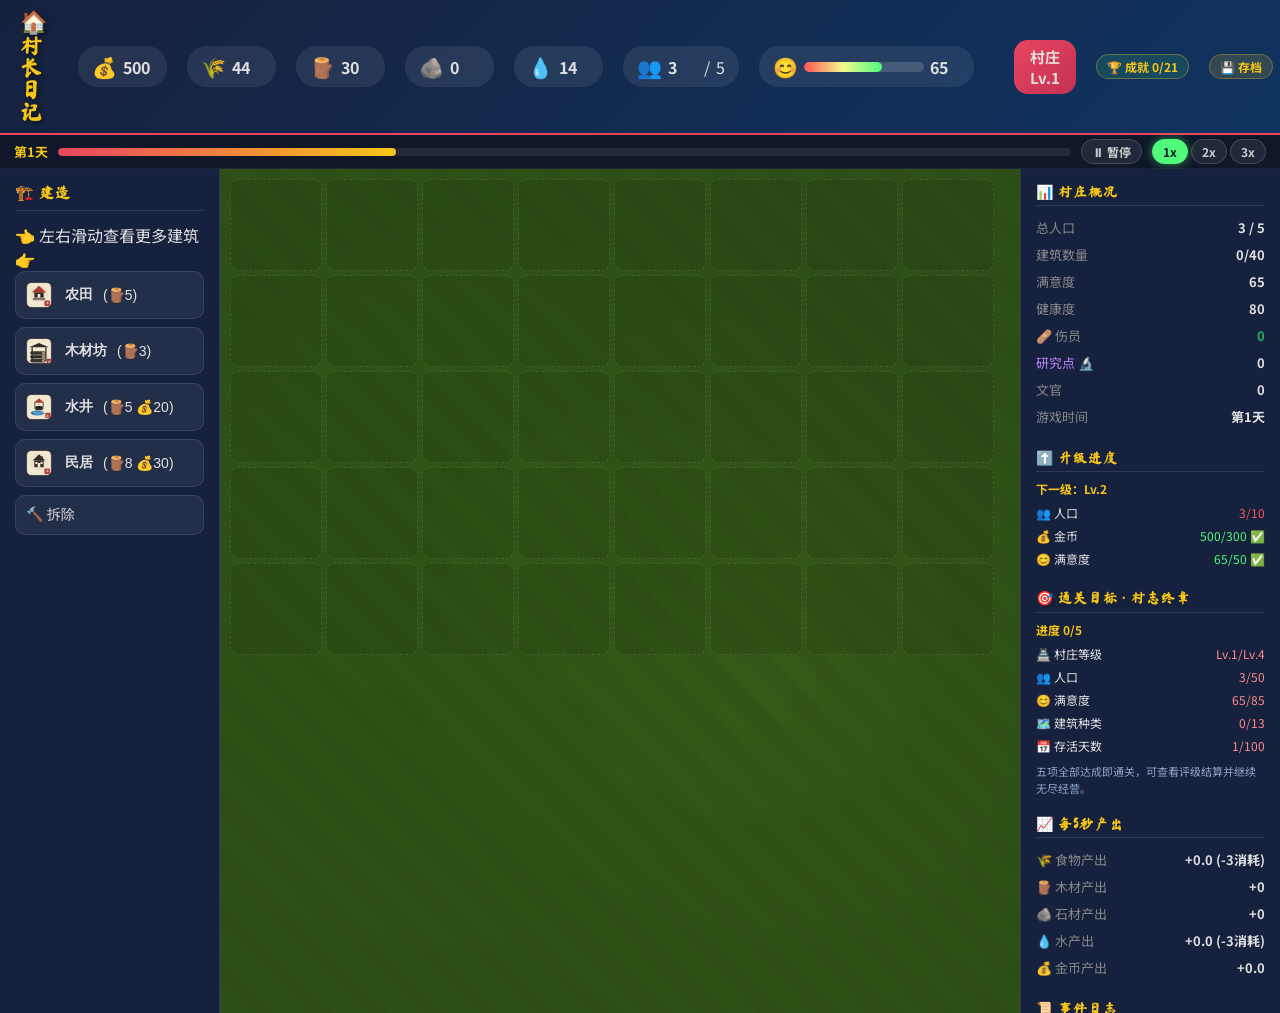
==== commit 2db6b7f6: "fix: 图标加版本号强制刷新缓存（ICON_V=2） · index.html" ====
--- a/index.html
+++ b/index.html
@@ -1039,6 +1039,6 @@
     <button class="save-close-btn" onclick="closeSaveModal()">关闭</button>
   </div>
 </div>
-<script src="js/app.js?v=22"></script>
+<script src="js/app.js?v=23"></script>
 </body>
 </html>
